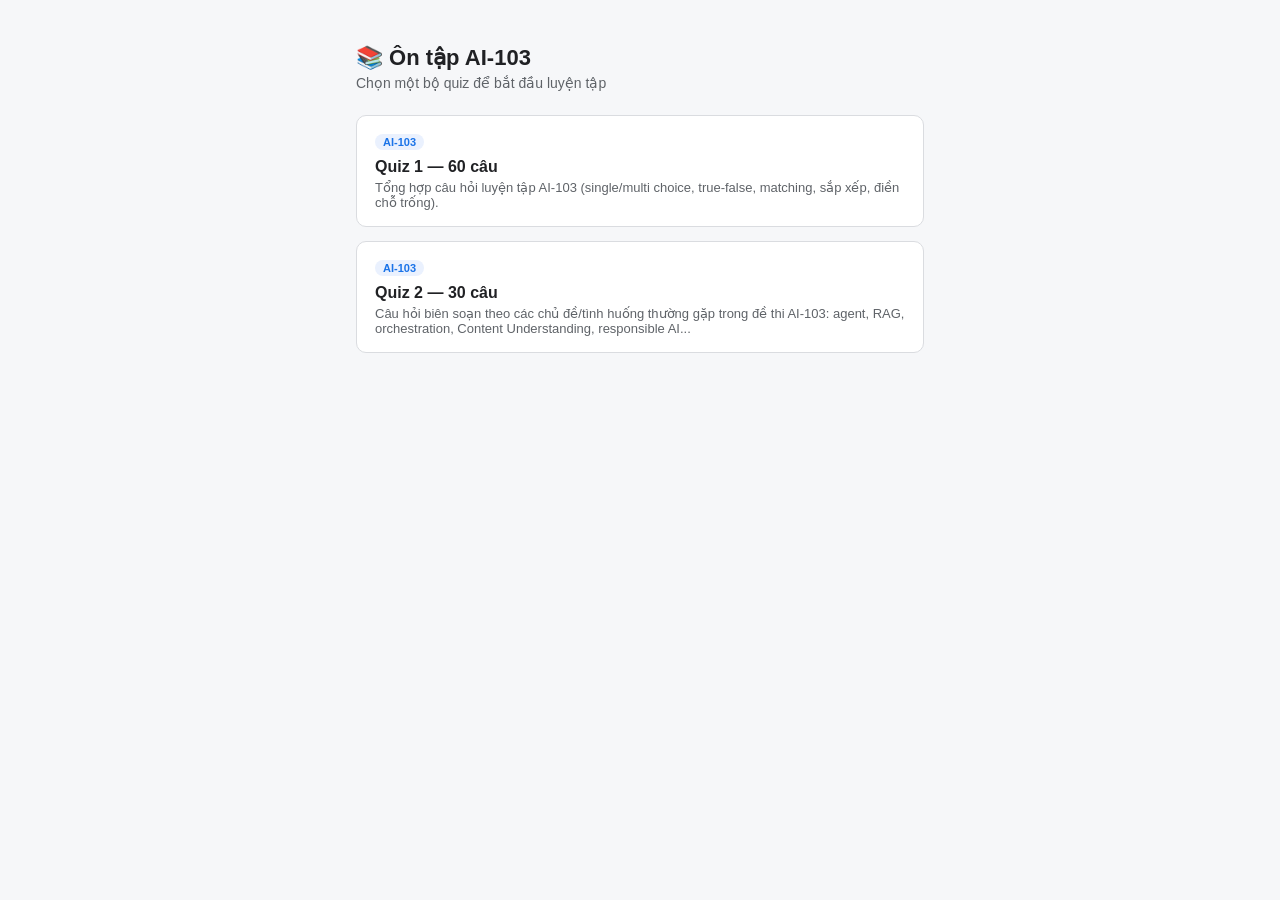
==== index.html @ 0b1a6644 "init" ====
<!DOCTYPE html>
<html lang="vi">
<head>
<meta charset="UTF-8">
<meta name="viewport" content="width=device-width, initial-scale=1.0">
<title>Ôn tập AI-103</title>
<style>
  *{box-sizing:border-box;}
  body{
    font-family:-apple-system,Segoe UI,Roboto,Helvetica,Arial,sans-serif;
    background:#f6f7f9; margin:0; padding:0; color:#202124;
  }
  .wrap{max-width:600px; margin:0 auto; padding:30px 16px 60px;}
  h1{font-size:22px; margin-bottom:4px;}
  .sub{color:#5f6368; font-size:14px; margin-bottom:24px;}
  .card{
    display:block; background:#fff; border:1px solid #dadce0; border-radius:10px;
    padding:16px 18px; margin-bottom:14px; text-decoration:none; color:#202124;
    transition:box-shadow .15s, border-color .15s;
  }
  .card:hover{box-shadow:0 2px 8px rgba(0,0,0,.08); border-color:#1a73e8;}
  .card .tag{
    display:inline-block; font-size:11px; font-weight:700; color:#1a73e8;
    background:#eaf1fe; padding:2px 8px; border-radius:10px; margin-bottom:8px;
  }
  .card .title{font-size:16px; font-weight:600; margin-bottom:4px;}
  .card .desc{font-size:13px; color:#5f6368;}
  .empty{color:#5f6368; font-size:14px; padding:20px 0;}
</style>
</head>
<body>
<div class="wrap">
  <h1>📚 Ôn tập AI-103</h1>
  <div class="sub">Chọn một bộ quiz để bắt đầu luyện tập</div>
  <div id="list"></div>
</div>

<script>
/* =========================================================
   Danh sách quiz — thêm quiz mới ở đây, mỗi lần chỉ cần
   thêm 1 object vào array bên dưới rồi upload file lên repo.
   ========================================================= */
const quizzes = [
  {
    file: "ai-103-quiz-1.html",
    tag: "AI-103",
    title: "Quiz 1 — 60 câu",
    desc: "Tổng hợp câu hỏi luyện tập AI-103 (single/multi choice, true-false, matching, sắp xếp, điền chỗ trống)."
  },
  {
    file: "ai-103-quiz-2.html",
    tag: "AI-103",
    title: "Quiz 2 — 30 câu",
    desc: "Câu hỏi biên soạn theo các chủ đề/tình huống thường gặp trong đề thi AI-103: agent, RAG, orchestration, Content Understanding, responsible AI..."
  }
  // Thêm quiz mới ở đây, ví dụ:
  // {
  //   file: "ai-103-quiz-3.html",
  //   tag: "AI-103",
  //   title: "Quiz 3 — 60 câu",
  //   desc: "Mô tả ngắn cho quiz này."
  // },
];

const listEl = document.getElementById('list');
if(quizzes.length === 0){
  listEl.innerHTML = '<div class="empty">Chưa có quiz nào. Thêm file .html và khai báo trong index.html.</div>';
} else {
  listEl.innerHTML = quizzes.map(q => `
    <a class="card" href="${q.file}">
      <div class="tag">${q.tag}</div>
      <div class="title">${q.title}</div>
      <div class="desc">${q.desc}</div>
    </a>
  `).join('');
}
</script>
</body>
</html>
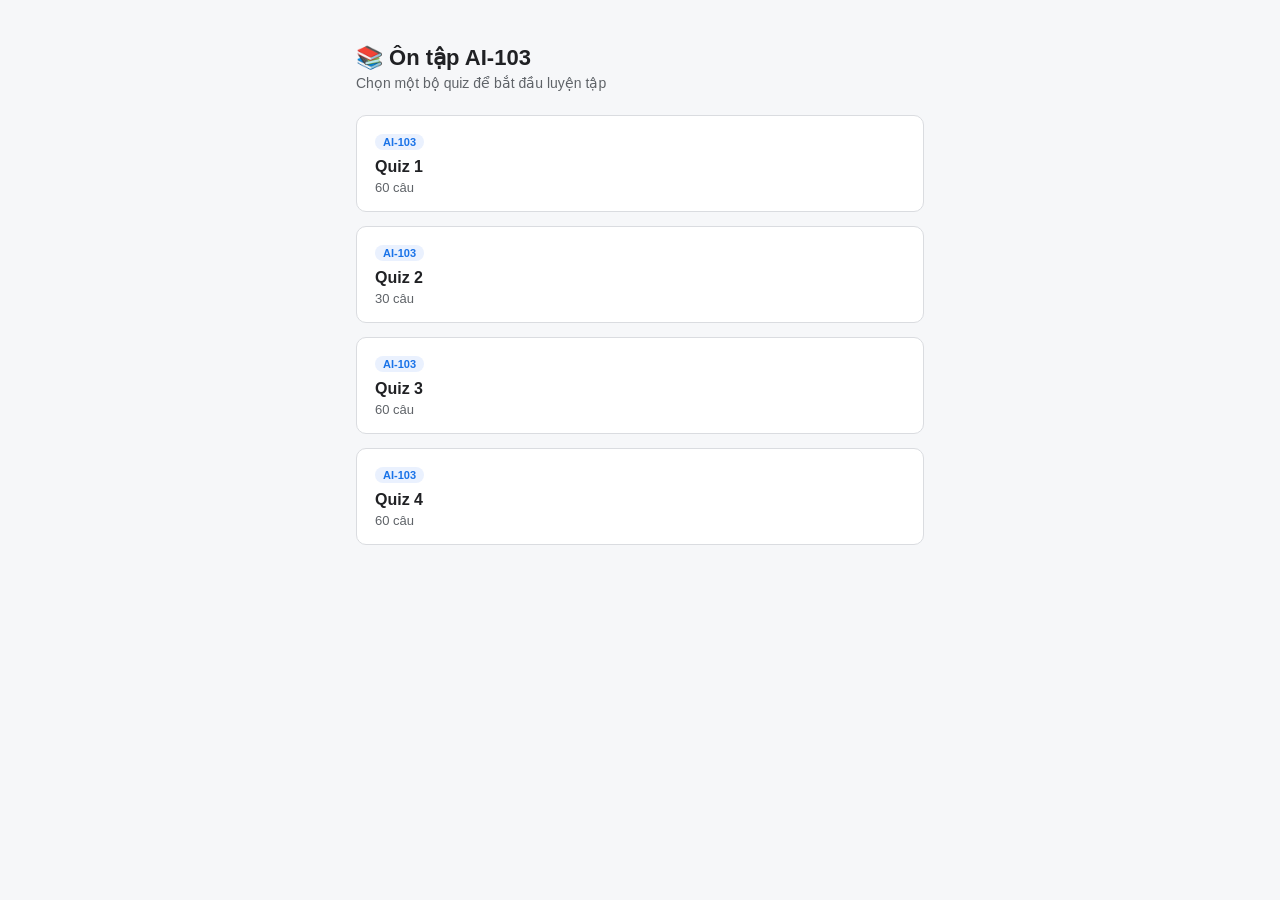
==== commit 3d6910f3: "update 2" ====
--- a/index.html
+++ b/index.html
@@ -44,14 +44,26 @@
   {
     file: "ai-103-quiz-1.html",
     tag: "AI-103",
-    title: "Quiz 1 — 60 câu",
-    desc: "Tổng hợp câu hỏi luyện tập AI-103 (single/multi choice, true-false, matching, sắp xếp, điền chỗ trống)."
+    title: "Quiz 1",
+    desc: "60 câu"
   },
   {
     file: "ai-103-quiz-2.html",
     tag: "AI-103",
-    title: "Quiz 2 — 30 câu",
-    desc: "Câu hỏi biên soạn theo các chủ đề/tình huống thường gặp trong đề thi AI-103: agent, RAG, orchestration, Content Understanding, responsible AI..."
+    title: "Quiz 2",
+    desc: "30 câu"
+  },
+  {
+    file: "ai-103-quiz-3.html",
+    tag: "AI-103",
+    title: "Quiz 3",
+    desc: "60 câu"
+  },
+  {
+    file: "ai-103-quiz-4.html",
+    tag: "AI-103",
+    title: "Quiz 4",
+    desc: "60 câu"
   }
   // Thêm quiz mới ở đây, ví dụ:
   // {
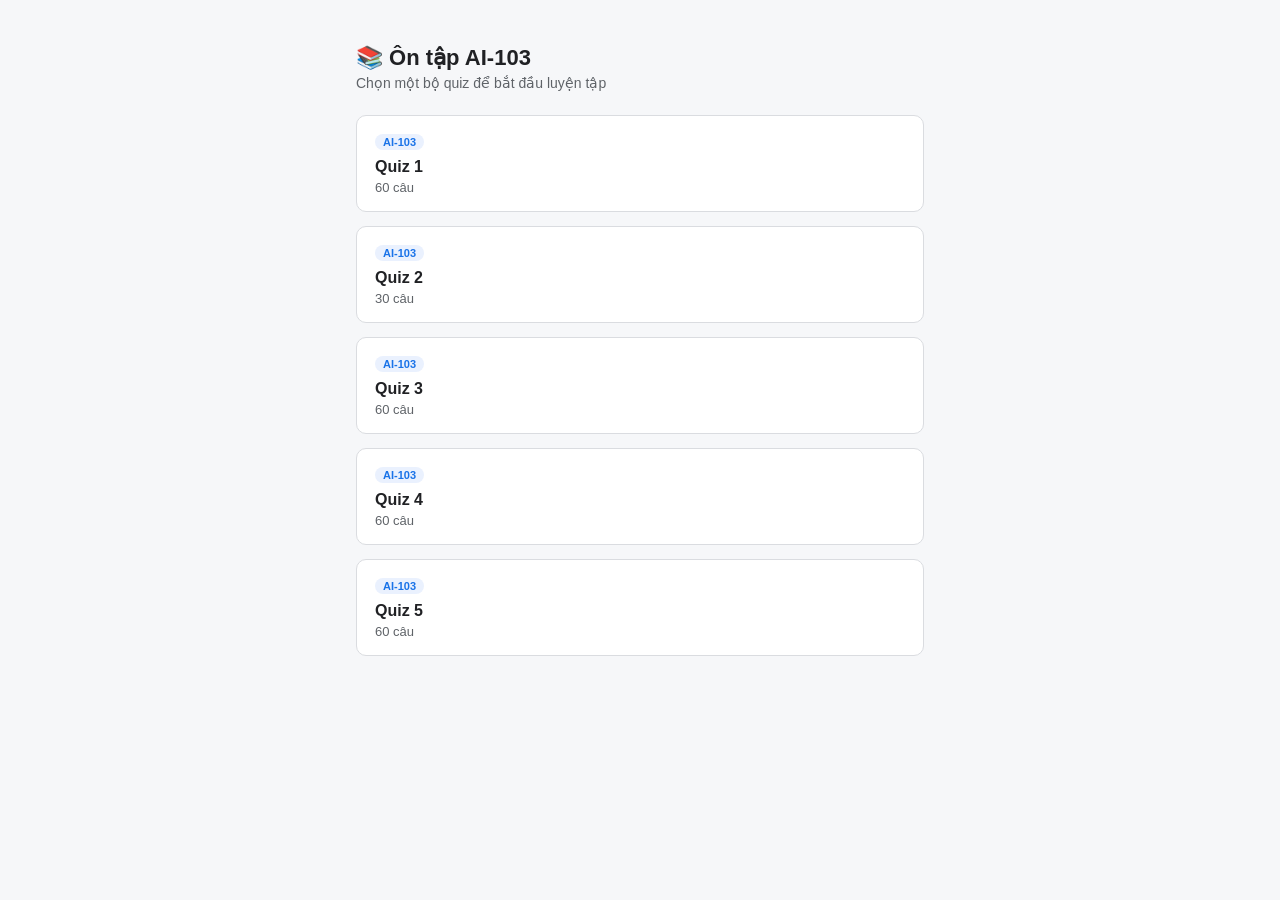
==== commit b72e2226: "update 3" ====
--- a/index.html
+++ b/index.html
@@ -64,14 +64,13 @@
     tag: "AI-103",
     title: "Quiz 4",
     desc: "60 câu"
+  },
+  {
+    file: "ai-103-quiz-5.html",
+    tag: "AI-103",
+    title: "Quiz 5",
+    desc: "60 câu"
   }
-  // Thêm quiz mới ở đây, ví dụ:
-  // {
-  //   file: "ai-103-quiz-3.html",
-  //   tag: "AI-103",
-  //   title: "Quiz 3 — 60 câu",
-  //   desc: "Mô tả ngắn cho quiz này."
-  // },
 ];
 
 const listEl = document.getElementById('list');
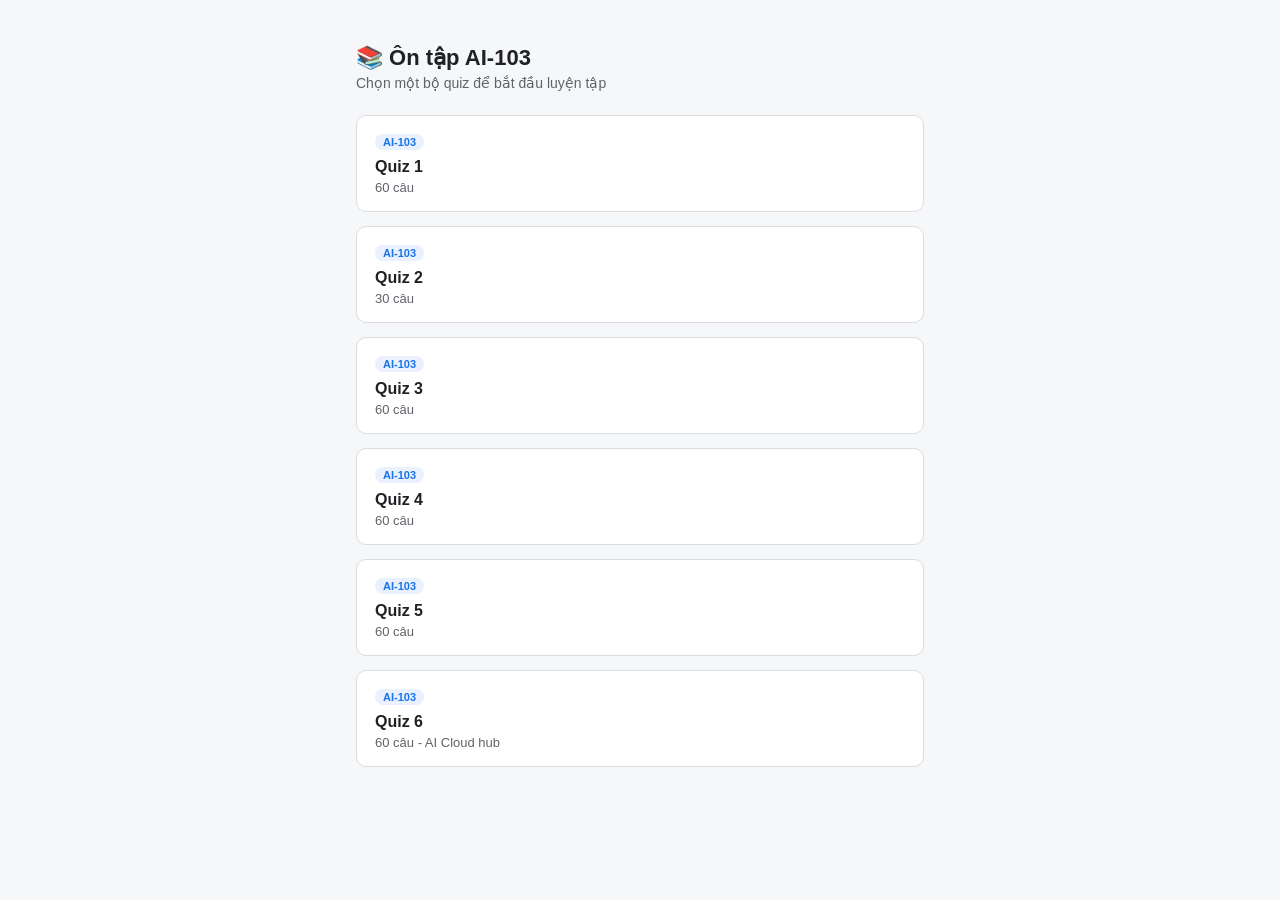
==== commit 245fabf7: "update 4" ====
--- a/index.html
+++ b/index.html
@@ -70,6 +70,12 @@
     tag: "AI-103",
     title: "Quiz 5",
     desc: "60 câu"
+  },
+  {
+    file: "ai-103-quiz-6.html",
+    tag: "AI-103",
+    title: "Quiz 6",
+    desc: "60 câu - AI Cloud hub"
   }
 ];
 
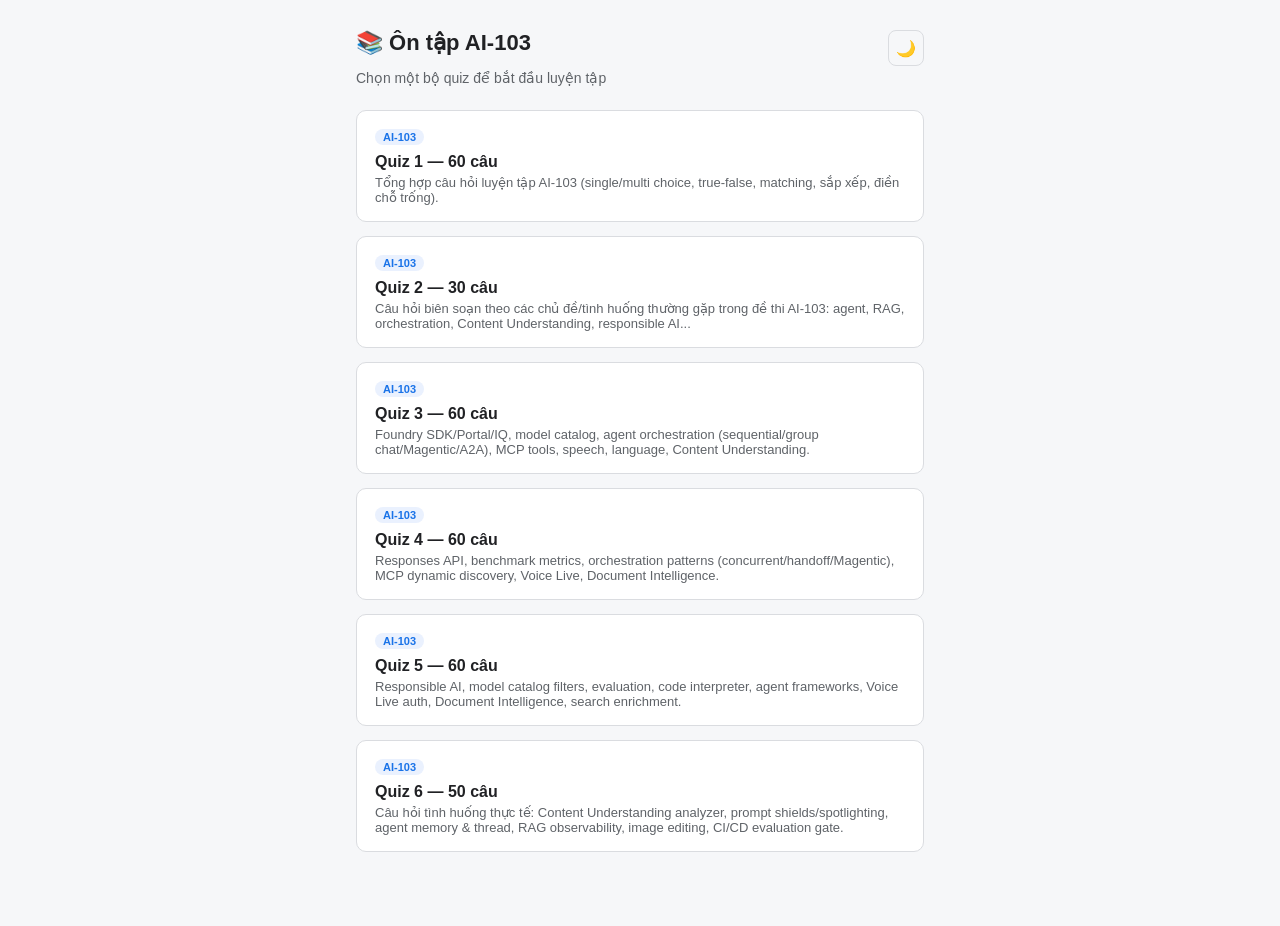
==== commit c83eec64: "update 6" ====
--- a/index.html
+++ b/index.html
@@ -2,40 +2,44 @@
 <html lang="vi">
 <head>
 <meta charset="UTF-8">
-<meta name="viewport" content="width=device-width, initial-scale=1.0">
+<meta name="viewport" content="width=device-width, initial-scale=1.0, maximum-scale=1.0">
 <title>Ôn tập AI-103</title>
-<style>
-  *{box-sizing:border-box;}
-  body{
-    font-family:-apple-system,Segoe UI,Roboto,Helvetica,Arial,sans-serif;
-    background:#f6f7f9; margin:0; padding:0; color:#202124;
-  }
-  .wrap{max-width:600px; margin:0 auto; padding:30px 16px 60px;}
-  h1{font-size:22px; margin-bottom:4px;}
-  .sub{color:#5f6368; font-size:14px; margin-bottom:24px;}
-  .card{
-    display:block; background:#fff; border:1px solid #dadce0; border-radius:10px;
-    padding:16px 18px; margin-bottom:14px; text-decoration:none; color:#202124;
-    transition:box-shadow .15s, border-color .15s;
-  }
-  .card:hover{box-shadow:0 2px 8px rgba(0,0,0,.08); border-color:#1a73e8;}
-  .card .tag{
-    display:inline-block; font-size:11px; font-weight:700; color:#1a73e8;
-    background:#eaf1fe; padding:2px 8px; border-radius:10px; margin-bottom:8px;
-  }
-  .card .title{font-size:16px; font-weight:600; margin-bottom:4px;}
-  .card .desc{font-size:13px; color:#5f6368;}
-  .empty{color:#5f6368; font-size:14px; padding:20px 0;}
-</style>
+<link rel="stylesheet" href="styles.css">
 </head>
 <body>
-<div class="wrap">
-  <h1>📚 Ôn tập AI-103</h1>
-  <div class="sub">Chọn một bộ quiz để bắt đầu luyện tập</div>
+<div class="index-wrap">
+  <div class="index-header">
+    <h1>📚 Ôn tập AI-103</h1>
+    <button class="theme-toggle" id="themeToggle" onclick="toggleTheme()" aria-label="Đổi giao diện sáng/tối">🌙</button>
+  </div>
+  <div class="index-sub">Chọn một bộ quiz để bắt đầu luyện tập</div>
   <div id="list"></div>
 </div>
 
 <script>
+/* ---------- Theme (light/dark) — shared logic, kept inline since
+   the index page has no other JS file to load it from. ---------- */
+function applyTheme(theme){
+  document.documentElement.setAttribute('data-theme', theme);
+  try{ localStorage.setItem('ai103-theme', theme); }catch(e){}
+  const btn = document.getElementById('themeToggle');
+  if(btn) btn.textContent = theme === 'dark' ? '☀️' : '🌙';
+}
+function toggleTheme(){
+  const current = document.documentElement.getAttribute('data-theme') === 'dark' ? 'dark' : 'light';
+  applyTheme(current === 'dark' ? 'light' : 'dark');
+}
+(function initTheme(){
+  let saved = null;
+  try{ saved = localStorage.getItem('ai103-theme'); }catch(e){}
+  if(saved === 'dark' || saved === 'light'){
+    applyTheme(saved);
+  } else {
+    const prefersDark = window.matchMedia && window.matchMedia('(prefers-color-scheme: dark)').matches;
+    applyTheme(prefersDark ? 'dark' : 'light');
+  }
+})();
+
 /* =========================================================
    Danh sách quiz — thêm quiz mới ở đây, mỗi lần chỉ cần
    thêm 1 object vào array bên dưới rồi upload file lên repo.
@@ -44,47 +48,54 @@
   {
     file: "ai-103-quiz-1.html",
     tag: "AI-103",
-    title: "Quiz 1",
-    desc: "60 câu"
+    title: "Quiz 1 — 60 câu",
+    desc: "Tổng hợp câu hỏi luyện tập AI-103 (single/multi choice, true-false, matching, sắp xếp, điền chỗ trống)."
   },
   {
     file: "ai-103-quiz-2.html",
     tag: "AI-103",
-    title: "Quiz 2",
-    desc: "30 câu"
+    title: "Quiz 2 — 30 câu",
+    desc: "Câu hỏi biên soạn theo các chủ đề/tình huống thường gặp trong đề thi AI-103: agent, RAG, orchestration, Content Understanding, responsible AI..."
   },
   {
     file: "ai-103-quiz-3.html",
     tag: "AI-103",
-    title: "Quiz 3",
-    desc: "60 câu"
+    title: "Quiz 3 — 60 câu",
+    desc: "Foundry SDK/Portal/IQ, model catalog, agent orchestration (sequential/group chat/Magentic/A2A), MCP tools, speech, language, Content Understanding."
   },
   {
     file: "ai-103-quiz-4.html",
     tag: "AI-103",
-    title: "Quiz 4",
-    desc: "60 câu"
+    title: "Quiz 4 — 60 câu",
+    desc: "Responses API, benchmark metrics, orchestration patterns (concurrent/handoff/Magentic), MCP dynamic discovery, Voice Live, Document Intelligence."
   },
   {
     file: "ai-103-quiz-5.html",
     tag: "AI-103",
-    title: "Quiz 5",
-    desc: "60 câu"
+    title: "Quiz 5 — 60 câu",
+    desc: "Responsible AI, model catalog filters, evaluation, code interpreter, agent frameworks, Voice Live auth, Document Intelligence, search enrichment."
   },
   {
     file: "ai-103-quiz-6.html",
     tag: "AI-103",
-    title: "Quiz 6",
-    desc: "60 câu - AI Cloud hub"
+    title: "Quiz 6 — 50 câu",
+    desc: "Câu hỏi tình huống thực tế: Content Understanding analyzer, prompt shields/spotlighting, agent memory & thread, RAG observability, image editing, CI/CD evaluation gate."
   }
+  // Thêm quiz mới ở đây, ví dụ:
+  // {
+  //   file: "ai-103-quiz-7.html",
+  //   tag: "AI-103",
+  //   title: "Quiz 7 — 60 câu",
+  //   desc: "Mô tả ngắn cho quiz này."
+  // },
 ];
 
 const listEl = document.getElementById('list');
 if(quizzes.length === 0){
-  listEl.innerHTML = '<div class="empty">Chưa có quiz nào. Thêm file .html và khai báo trong index.html.</div>';
+  listEl.innerHTML = '<div class="index-empty">Chưa có quiz nào. Thêm file .html và khai báo trong index.html.</div>';
 } else {
   listEl.innerHTML = quizzes.map(q => `
-    <a class="card" href="${q.file}">
+    <a class="quiz-card" href="${q.file}">
       <div class="tag">${q.tag}</div>
       <div class="title">${q.title}</div>
       <div class="desc">${q.desc}</div>
--- a/styles.css
+++ b/styles.css
@@ -0,0 +1,224 @@
+/* =========================================================
+   AI-103 Quiz — Shared stylesheet (light + dark theme)
+   Used by index.html and every quiz-N.html
+   ========================================================= */
+:root{
+  --bg:#f6f7f9;
+  --card-bg:#fff;
+  --header-bg:#fff;
+  --sidebar-bg:#fff;
+  --border:#dadce0;
+  --text:#202124;
+  --text-secondary:#5f6368;
+  --green:#1e8e3e; --green-bg:#e6f4ea;
+  --red:#d93025; --red-bg:#fce8e6;
+  --blue:#1a73e8; --blue-bg:#eaf1fe;
+  --option-hover:#f1f4fd;
+  --explain-bg:#fff8e1; --explain-border:#f2d675; --explain-text:#8a6d00;
+  --toast-bg:#202124; --toast-text:#fff;
+  --shadow: 0 2px 8px rgba(0,0,0,.08);
+  --overlay: rgba(0,0,0,.45);
+  color-scheme: light;
+}
+[data-theme="dark"]{
+  --bg:#15171b;
+  --card-bg:#1e2126;
+  --header-bg:#1e2126;
+  --sidebar-bg:#1e2126;
+  --border:#333941;
+  --text:#e8eaed;
+  --text-secondary:#9aa0a6;
+  --green:#4caf6d; --green-bg:#123322;
+  --red:#f28b82; --red-bg:#3c1917;
+  --blue:#8ab4f8; --blue-bg:#16283f;
+  --option-hover:#262b33;
+  --explain-bg:#2a2310; --explain-border:#5c4d1a; --explain-text:#e3c56b;
+  --toast-bg:#e8eaed; --toast-text:#15171b;
+  --shadow: 0 2px 10px rgba(0,0,0,.4);
+  --overlay: rgba(0,0,0,.6);
+  color-scheme: dark;
+}
+
+*{box-sizing:border-box;}
+body{
+  font-family: -apple-system, Segoe UI, Roboto, Helvetica, Arial, sans-serif;
+  background:var(--bg); margin:0; padding:0; color:var(--text);
+  transition:background .2s, color .2s;
+}
+a{color:inherit;}
+
+/* ---------- Header (quiz pages) ---------- */
+header{position:sticky; top:0; background:var(--header-bg); border-bottom:1px solid var(--border); padding:12px 16px; z-index:5; transition:background .2s, border-color .2s;}
+header .top{display:flex; justify-content:space-between; align-items:center; max-width:760px; margin:0 auto;}
+.logo-link{display:flex; align-items:center; gap:8px; text-decoration:none; color:var(--text); cursor:pointer;}
+.logo-link:hover{opacity:.75;}
+.logo-link .home-icon{font-size:16px; line-height:1;}
+header h1{font-size:16px; margin:0; color:var(--text);}
+.progress-bar{height:6px; background:var(--border); border-radius:4px; margin-top:8px; overflow:hidden;}
+.progress-fill{height:100%; background:var(--blue); width:0%; transition:width .2s;}
+.score{font-size:13px; color:var(--text-secondary);}
+
+.theme-toggle{
+  background:none; border:1px solid var(--border); border-radius:8px; width:36px; height:36px;
+  display:flex; align-items:center; justify-content:center; cursor:pointer; flex:0 0 auto; font-size:16px;
+  color:var(--text);
+}
+.theme-toggle:hover{background:var(--option-hover);}
+
+/* ---------- Layout ---------- */
+.wrap{max-width:760px; margin:0 auto; padding:20px 16px 60px;}
+.card{background:var(--card-bg); border:1px solid var(--border); border-radius:10px; padding:20px; margin-top:18px; transition:background .2s, border-color .2s;}
+.qnum{font-size:12px; color:var(--blue); font-weight:600; text-transform:uppercase; letter-spacing:.5px;}
+.qtext{font-size:17px; font-weight:600; margin:8px 0 14px; line-height:1.4;}
+.hint{font-size:13px; color:var(--text-secondary); margin-bottom:10px;}
+
+/* ---------- Options (single/multi) ---------- */
+.option{
+  display:flex; align-items:flex-start; gap:10px;
+  border:1px solid var(--border); border-radius:8px; padding:12px 14px; margin-bottom:8px;
+  cursor:pointer; transition:background .15s, border-color .15s;
+}
+.option:hover{background:var(--option-hover);}
+.option .mark{
+  flex:0 0 20px; height:20px; border:2px solid #999; border-radius:50%;
+  display:flex; align-items:center; justify-content:center; font-size:12px; color:#fff; margin-top:2px;
+}
+.option.multi .mark{border-radius:4px;}
+.option.selected .mark{background:var(--blue); border-color:var(--blue);}
+.option.correct{background:var(--green-bg); border-color:var(--green);}
+.option.correct .mark{background:var(--green); border-color:var(--green);}
+.option.incorrect{background:var(--red-bg); border-color:var(--red);}
+.option.incorrect .mark{background:var(--red); border-color:var(--red);}
+.option .label{font-size:15px; line-height:1.4;}
+
+/* ---------- True/False ---------- */
+.statement{border:1px solid var(--border); border-radius:8px; padding:12px 14px; margin-bottom:10px;}
+.statement .stext{font-size:15px; margin-bottom:10px;}
+.tfbtns{display:flex; gap:8px;}
+.tfbtn{flex:1; padding:8px 0; text-align:center; border:1px solid var(--border); border-radius:6px; cursor:pointer; font-size:14px; font-weight:600; color:var(--text-secondary); background:var(--card-bg);}
+.tfbtn:hover{background:var(--option-hover);}
+.tfbtn.selected{border-color:var(--blue); color:var(--blue); background:var(--blue-bg);}
+.tfbtn.correct{background:var(--green-bg); border-color:var(--green); color:var(--green);}
+.tfbtn.incorrect{background:var(--red-bg); border-color:var(--red); color:var(--red);}
+
+/* ---------- Match / Fill (dropdowns) ---------- */
+.matchrow{display:flex; justify-content:space-between; align-items:center; gap:10px; border:1px solid var(--border); border-radius:8px; padding:10px 14px; margin-bottom:8px;}
+.matchrow .desc{font-size:14px; flex:1;}
+select{
+  font-size:14px; padding:6px 8px; border-radius:6px; border:1px solid var(--border); background:var(--card-bg); color:var(--text); min-width:180px;
+}
+.matchrow.correct{background:var(--green-bg); border-color:var(--green);}
+.matchrow.incorrect{background:var(--red-bg); border-color:var(--red);}
+
+/* ---------- Order ---------- */
+.orderitem{display:flex; align-items:center; gap:12px; border:1px solid var(--border); border-radius:8px; padding:10px 14px; margin-bottom:8px;}
+.orderitem .otext{flex:1; font-size:14px;}
+.orderitem.correct{background:var(--green-bg); border-color:var(--green);}
+.orderitem.incorrect{background:var(--red-bg); border-color:var(--red);}
+
+/* ---------- Fill rows ---------- */
+.fillrow{margin-bottom:12px; font-size:15px; line-height:1.6;}
+.fillrow select{margin:0 4px;}
+.fillrow.correct select{background:var(--green-bg); border-color:var(--green);}
+.fillrow.incorrect select{background:var(--red-bg); border-color:var(--red);}
+
+/* ---------- Actions / navigation ---------- */
+.actions{display:flex; gap:10px; margin-top:18px;}
+button.act{padding:12px 0; border-radius:8px; border:none; font-size:15px; font-weight:600; cursor:pointer; flex:1;}
+.btn-check{background:var(--blue); color:#fff;}
+.btn-check:disabled{background:var(--border); color:var(--text-secondary); cursor:not-allowed;}
+.btn-copy{background:var(--card-bg); color:var(--blue); border:1px solid var(--blue);}
+.btn-copy:hover{background:var(--blue-bg);}
+
+.explain{
+  margin-top:16px; padding:14px 16px; border-radius:8px; background:var(--explain-bg); border:1px solid var(--explain-border);
+  font-size:14px; line-height:1.55; display:none; color:var(--text);
+}
+.explain.show{display:block;}
+.explain b{color:var(--explain-text);}
+
+.result-badge{display:inline-block; padding:2px 10px; border-radius:12px; font-size:12px; font-weight:700; margin-bottom:8px;}
+.result-badge.ok{background:var(--green-bg); color:var(--green);}
+.result-badge.no{background:var(--red-bg); color:var(--red);}
+
+.navrow{display:flex; justify-content:space-between; margin-top:14px;}
+.navrow button{background:none; border:none; color:var(--blue); font-size:14px; cursor:pointer; padding:6px 4px;}
+.navrow button:disabled{color:var(--border); cursor:not-allowed;}
+
+/* ---------- Sidebar (question jump list) ---------- */
+.hamburger{
+  background:none; border:1px solid var(--border); border-radius:8px; width:36px; height:36px;
+  display:flex; align-items:center; justify-content:center; cursor:pointer; flex:0 0 auto;
+}
+.hamburger span{display:block; width:16px; height:2px; background:var(--text); position:relative;}
+.hamburger span::before, .hamburger span::after{content:''; position:absolute; left:0; width:16px; height:2px; background:var(--text);}
+.hamburger span::before{top:-5px;} .hamburger span::after{top:5px;}
+
+.sidebar-overlay{position:fixed; inset:0; background:var(--overlay); z-index:30; display:none;}
+.sidebar-overlay.open{display:block;}
+.sidebar{
+  position:fixed; top:0; right:-300px; width:280px; max-width:82vw; height:100%;
+  background:var(--sidebar-bg); z-index:40; box-shadow:var(--shadow);
+  transition:right .25s ease, background .2s; overflow-y:auto; padding:16px;
+  display:flex; flex-direction:column;
+}
+.sidebar.open{right:0;}
+.sidebar-header{display:flex; justify-content:space-between; align-items:center; margin-bottom:14px;}
+.sidebar-header h2{font-size:15px; margin:0;}
+.sidebar-close{background:none; border:none; font-size:22px; line-height:1; cursor:pointer; color:var(--text-secondary); padding:0 4px;}
+.sidebar-legend{display:flex; gap:12px; font-size:11px; color:var(--text-secondary); margin-bottom:12px; flex-wrap:wrap;}
+.sidebar-legend span{display:inline-flex; align-items:center; gap:4px;}
+.legend-dot{width:10px; height:10px; border-radius:3px; display:inline-block;}
+.legend-dot.ok{background:var(--green-bg); border:1px solid var(--green);}
+.legend-dot.no{background:var(--red-bg); border:1px solid var(--red);}
+.legend-dot.none{background:var(--card-bg); border:1px solid var(--border);}
+
+.jumpgrid{display:grid; grid-template-columns:repeat(5,1fr); gap:8px;}
+.jumpgrid button{aspect-ratio:1; border-radius:6px; border:1px solid var(--border); background:var(--card-bg); color:var(--text); font-size:13px; cursor:pointer;}
+.jumpgrid button.done-ok{background:var(--green-bg); border-color:var(--green); color:var(--green);}
+.jumpgrid button.done-no{background:var(--red-bg); border-color:var(--red); color:var(--red);}
+.jumpgrid button.current{outline:2px solid var(--blue);}
+
+.sidebar-home-link{
+  display:flex; align-items:center; justify-content:center; gap:6px;
+  margin-top:16px; padding:12px 0; border-radius:8px; border:1px solid var(--border);
+  text-decoration:none; color:var(--text); font-size:14px; font-weight:600;
+}
+.sidebar-home-link:hover{background:var(--option-hover);}
+
+.copy-toast{
+  position:fixed; bottom:24px; left:50%; transform:translateX(-50%);
+  background:var(--toast-bg); color:var(--toast-text); padding:10px 18px; border-radius:20px; font-size:13px;
+  opacity:0; transition:opacity .25s; pointer-events:none; z-index:50;
+}
+.copy-toast.show{opacity:1;}
+
+@media (max-width:480px){
+  .wrap{padding:14px 12px 40px;}
+  .card{padding:16px 14px;}
+  .qtext{font-size:16px;}
+  .option{padding:11px 12px;}
+  .option .label{font-size:14px;}
+  .actions{flex-direction:column;}
+  header h1{font-size:15px;}
+  .score{font-size:12px;}
+}
+
+/* ---------- Index / landing page ---------- */
+.index-wrap{max-width:600px; margin:0 auto; padding:30px 16px 60px;}
+.index-header{display:flex; justify-content:space-between; align-items:flex-start; margin-bottom:4px;}
+.index-header h1{font-size:22px; margin:0;}
+.index-sub{color:var(--text-secondary); font-size:14px; margin-bottom:24px;}
+.quiz-card{
+  display:block; background:var(--card-bg); border:1px solid var(--border); border-radius:10px;
+  padding:16px 18px; margin-bottom:14px; text-decoration:none; color:var(--text);
+  transition:box-shadow .15s, border-color .15s, background .2s;
+}
+.quiz-card:hover{box-shadow:var(--shadow); border-color:var(--blue);}
+.quiz-card .tag{
+  display:inline-block; font-size:11px; font-weight:700; color:var(--blue);
+  background:var(--blue-bg); padding:2px 8px; border-radius:10px; margin-bottom:8px;
+}
+.quiz-card .title{font-size:16px; font-weight:600; margin-bottom:4px;}
+.quiz-card .desc{font-size:13px; color:var(--text-secondary);}
+.index-empty{color:var(--text-secondary); font-size:14px; padding:20px 0;}
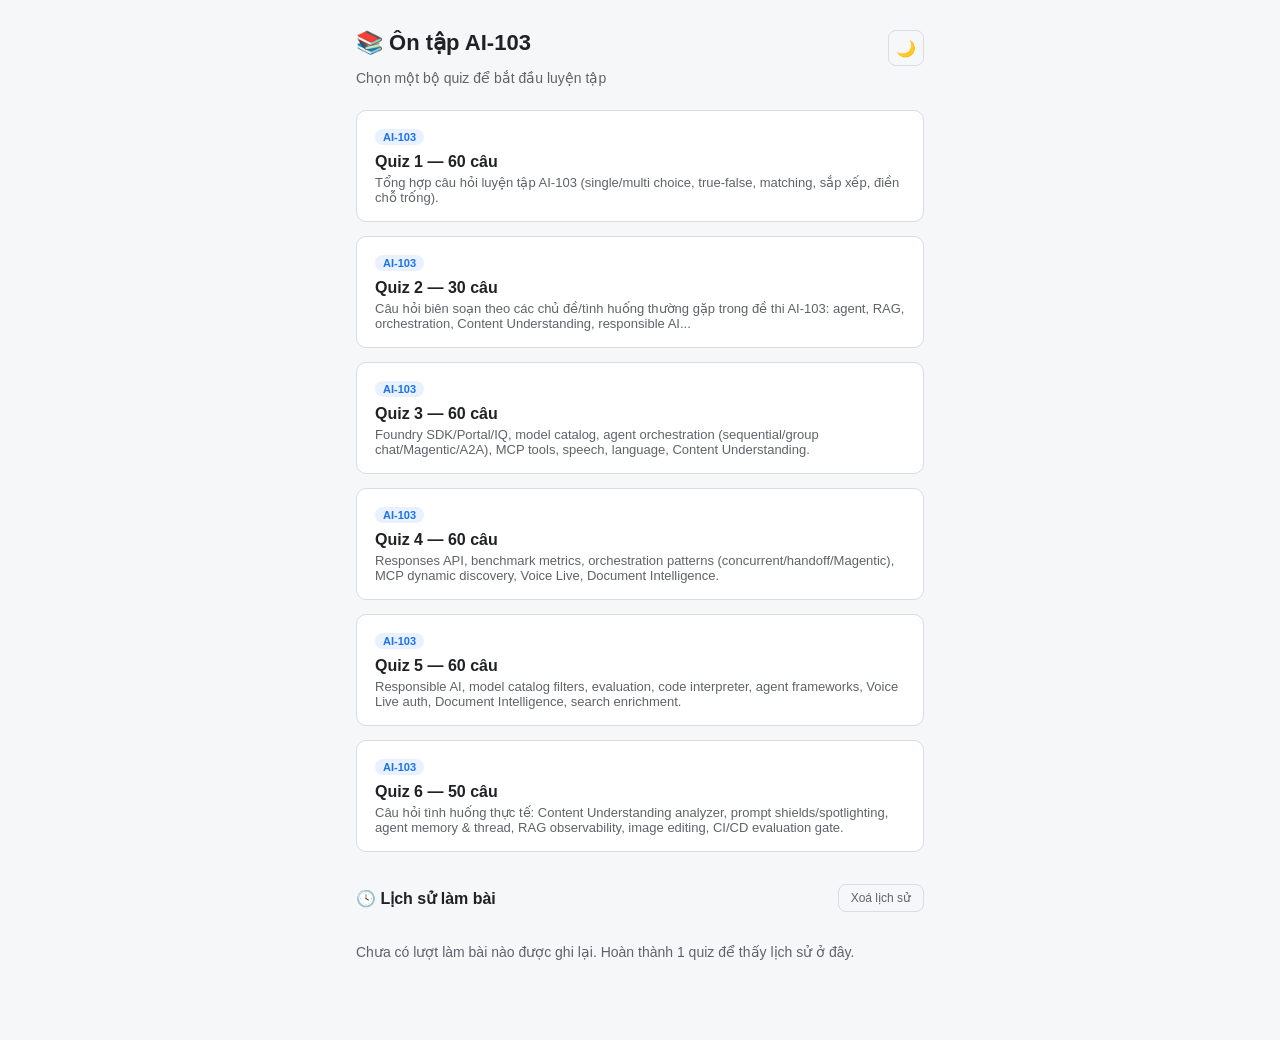
==== commit c63cfde0: "update 7" ====
--- a/index.html
+++ b/index.html
@@ -14,32 +14,18 @@
   </div>
   <div class="index-sub">Chọn một bộ quiz để bắt đầu luyện tập</div>
   <div id="list"></div>
+
+  <div class="history-section">
+    <div class="history-header">
+      <h2>🕓 Lịch sử làm bài</h2>
+      <button class="history-clear" onclick="clearHistory()">Xoá lịch sử</button>
+    </div>
+    <div id="historyList"></div>
+  </div>
 </div>
 
+<script src="theme.js"></script>
 <script>
-/* ---------- Theme (light/dark) — shared logic, kept inline since
-   the index page has no other JS file to load it from. ---------- */
-function applyTheme(theme){
-  document.documentElement.setAttribute('data-theme', theme);
-  try{ localStorage.setItem('ai103-theme', theme); }catch(e){}
-  const btn = document.getElementById('themeToggle');
-  if(btn) btn.textContent = theme === 'dark' ? '☀️' : '🌙';
-}
-function toggleTheme(){
-  const current = document.documentElement.getAttribute('data-theme') === 'dark' ? 'dark' : 'light';
-  applyTheme(current === 'dark' ? 'light' : 'dark');
-}
-(function initTheme(){
-  let saved = null;
-  try{ saved = localStorage.getItem('ai103-theme'); }catch(e){}
-  if(saved === 'dark' || saved === 'light'){
-    applyTheme(saved);
-  } else {
-    const prefersDark = window.matchMedia && window.matchMedia('(prefers-color-scheme: dark)').matches;
-    applyTheme(prefersDark ? 'dark' : 'light');
-  }
-})();
-
 /* =========================================================
    Danh sách quiz — thêm quiz mới ở đây, mỗi lần chỉ cần
    thêm 1 object vào array bên dưới rồi upload file lên repo.
@@ -90,18 +76,90 @@
   // },
 ];
 
+/* =========================================================
+   Đọc tiến trình & lịch sử làm bài từ localStorage.
+   Dữ liệu được quiz-engine.js ghi lại mỗi khi làm bài, dùng
+   chung key nên vẫn còn nguyên dù bạn deploy code mới lên.
+   ========================================================= */
+function loadProgressFor(file){
+  try{
+    const raw = localStorage.getItem('ai103_progress_' + file);
+    return raw ? JSON.parse(raw) : null;
+  }catch(e){ return null; }
+}
+
+function loadHistory(){
+  try{
+    const raw = localStorage.getItem('ai103_history');
+    return raw ? JSON.parse(raw) : [];
+  }catch(e){ return []; }
+}
+
+function formatDateTime(ts){
+  const d = new Date(ts);
+  return d.toLocaleString('vi-VN', {
+    day:'2-digit', month:'2-digit', year:'numeric', hour:'2-digit', minute:'2-digit'
+  });
+}
+
+function scoreClass(correct, total){
+  if(total === 0) return 'mid';
+  const pct = correct / total;
+  if(pct >= 0.8) return 'good';
+  if(pct >= 0.5) return 'mid';
+  return 'low';
+}
+
+function clearHistory(){
+  if(!confirm('Xoá toàn bộ lịch sử làm bài? Hành động này không thể hoàn tác.')) return;
+  try{ localStorage.removeItem('ai103_history'); }catch(e){}
+  renderHistory();
+}
+
+function renderHistory(){
+  const el = document.getElementById('historyList');
+  const history = loadHistory().slice().reverse(); // mới nhất lên đầu
+  if(history.length === 0){
+    el.innerHTML = '<div class="index-empty">Chưa có lượt làm bài nào được ghi lại. Hoàn thành 1 quiz để thấy lịch sử ở đây.</div>';
+    return;
+  }
+  el.innerHTML = history.map(h => `
+    <div class="history-item">
+      <div class="h-left">
+        <div class="h-title">${h.quizTitle || h.quizFile}</div>
+        <div class="h-date">${formatDateTime(h.date)}</div>
+      </div>
+      <div class="h-score ${scoreClass(h.correct, h.total)}">${h.correct} / ${h.total}</div>
+    </div>
+  `).join('');
+}
+
 const listEl = document.getElementById('list');
 if(quizzes.length === 0){
   listEl.innerHTML = '<div class="index-empty">Chưa có quiz nào. Thêm file .html và khai báo trong index.html.</div>';
 } else {
-  listEl.innerHTML = quizzes.map(q => `
+  listEl.innerHTML = quizzes.map(q => {
+    const p = loadProgressFor(q.file);
+    let badge = '';
+    if(p && p.total > 0){
+      if(p.answeredCount >= p.total){
+        badge = `<div class="progress-badge done">✅ Đã hoàn thành: ${p.correct}/${p.total} đúng</div>`;
+      } else if(p.answeredCount > 0){
+        badge = `<div class="progress-badge ongoing">🕒 Đang làm dở: ${p.answeredCount}/${p.total} câu</div>`;
+      }
+    }
+    return `
     <a class="quiz-card" href="${q.file}">
       <div class="tag">${q.tag}</div>
       <div class="title">${q.title}</div>
       <div class="desc">${q.desc}</div>
+      ${badge}
     </a>
-  `).join('');
+  `;
+  }).join('');
 }
+
+renderHistory();
 </script>
 </body>
 </html>
--- a/styles.css
+++ b/styles.css
@@ -222,3 +222,34 @@
 .quiz-card .title{font-size:16px; font-weight:600; margin-bottom:4px;}
 .quiz-card .desc{font-size:13px; color:var(--text-secondary);}
 .index-empty{color:var(--text-secondary); font-size:14px; padding:20px 0;}
+
+.progress-badge{
+  display:inline-flex; align-items:center; gap:5px; font-size:12px; font-weight:600;
+  padding:3px 9px; border-radius:10px; margin-top:8px;
+}
+.progress-badge.done{background:var(--green-bg); color:var(--green);}
+.progress-badge.ongoing{background:var(--blue-bg); color:var(--blue);}
+
+/* ---------- History section (index page) ---------- */
+.history-section{margin-top:32px;}
+.history-header{display:flex; justify-content:space-between; align-items:center; margin-bottom:12px;}
+.history-header h2{font-size:16px; margin:0;}
+.history-clear{
+  background:none; border:1px solid var(--border); border-radius:8px; padding:6px 12px;
+  font-size:12px; color:var(--text-secondary); cursor:pointer;
+}
+.history-clear:hover{background:var(--option-hover); color:var(--red); border-color:var(--red);}
+.history-item{
+  display:flex; justify-content:space-between; align-items:center; gap:10px;
+  background:var(--card-bg); border:1px solid var(--border); border-radius:8px;
+  padding:12px 14px; margin-bottom:8px; font-size:13px;
+}
+.history-item .h-left{min-width:0;}
+.history-item .h-title{font-weight:600; font-size:14px; margin-bottom:2px; white-space:nowrap; overflow:hidden; text-overflow:ellipsis;}
+.history-item .h-date{color:var(--text-secondary); font-size:12px;}
+.history-item .h-score{
+  flex:0 0 auto; font-weight:700; font-size:14px; padding:4px 10px; border-radius:8px; white-space:nowrap;
+}
+.history-item .h-score.good{background:var(--green-bg); color:var(--green);}
+.history-item .h-score.mid{background:var(--blue-bg); color:var(--blue);}
+.history-item .h-score.low{background:var(--red-bg); color:var(--red);}
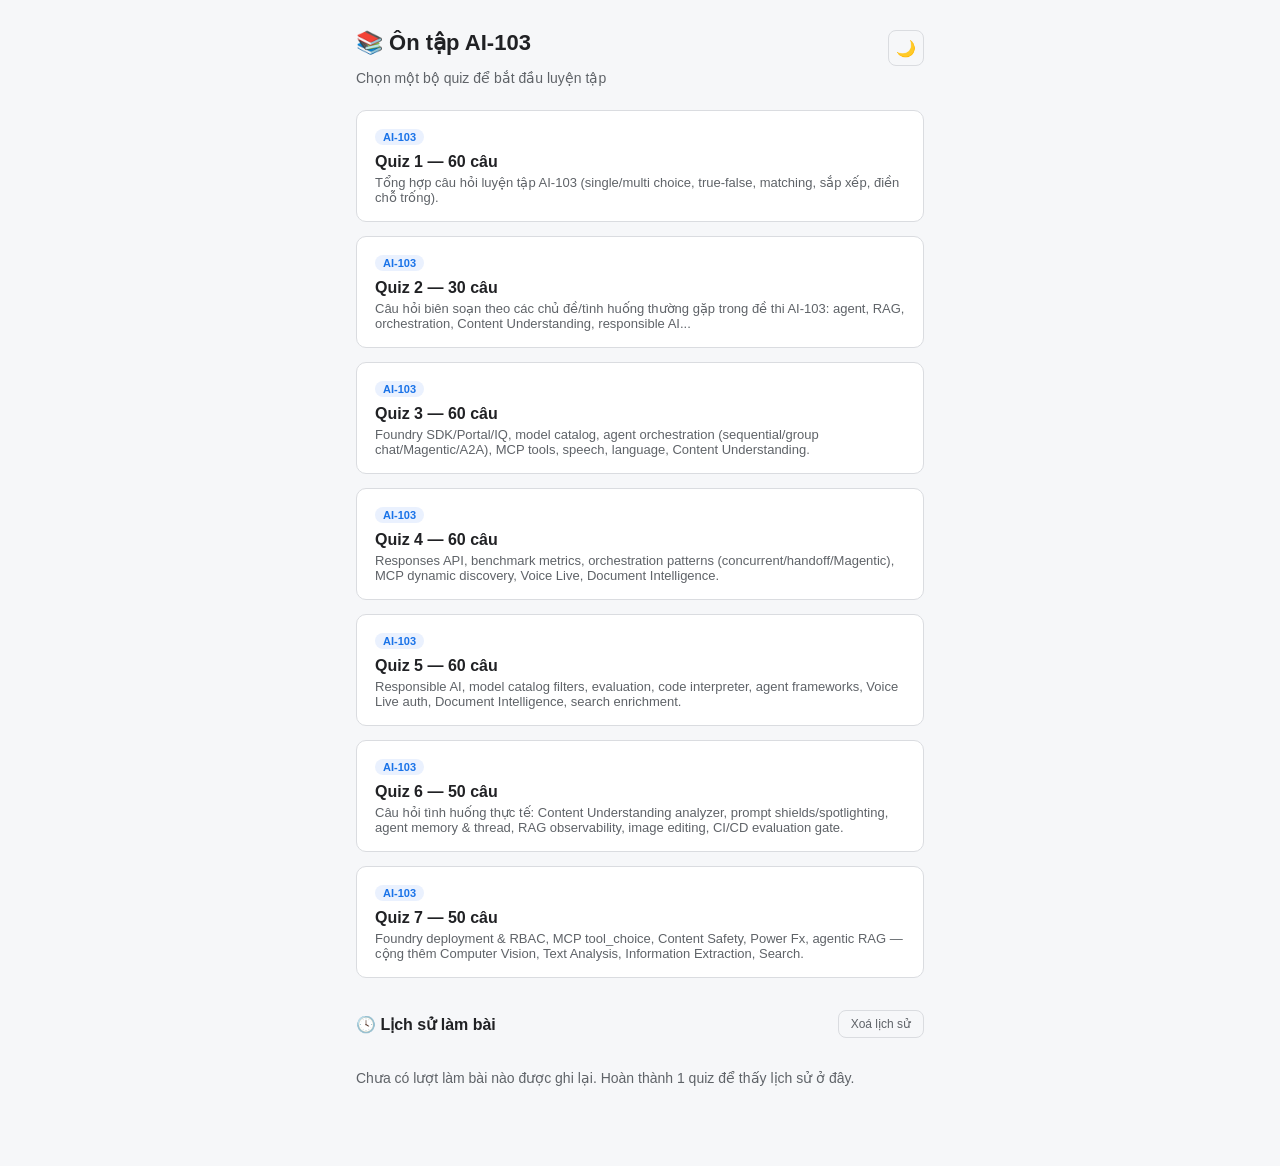
==== commit 3acba0e5: "add q7" ====
--- a/index.html
+++ b/index.html
@@ -66,6 +66,12 @@
     tag: "AI-103",
     title: "Quiz 6 — 50 câu",
     desc: "Câu hỏi tình huống thực tế: Content Understanding analyzer, prompt shields/spotlighting, agent memory & thread, RAG observability, image editing, CI/CD evaluation gate."
+  },
+  {
+    file: "ai-103-quiz-7.html",
+    tag: "AI-103",
+    title: "Quiz 7 — 50 câu",
+    desc: "Foundry deployment & RBAC, MCP tool_choice, Content Safety, Power Fx, agentic RAG — cộng thêm Computer Vision, Text Analysis, Information Extraction, Search."
   }
   // Thêm quiz mới ở đây, ví dụ:
   // {
--- a/styles.css
+++ b/styles.css
@@ -10,7 +10,7 @@
   --border:#dadce0;
   --text:#202124;
   --text-secondary:#5f6368;
-  --green:#1e8e3e; --green-bg:#e6f4ea;
+  --green:#1e8e3e; --green-bg:#e6f4ea; --orange-bg: #FE7F2D;
   --red:#d93025; --red-bg:#fce8e6;
   --blue:#1a73e8; --blue-bg:#eaf1fe;
   --option-hover:#f1f4fd;
@@ -185,6 +185,8 @@
   text-decoration:none; color:var(--text); font-size:14px; font-weight:600;
 }
 .sidebar-home-link:hover{background:var(--option-hover);}
+.sidebar-reset-link{margin-top:8px; color:var(--red); border-color:var(--red-bg);}
+.sidebar-reset-link:hover{background:var(--red-bg);}
 
 .copy-toast{
   position:fixed; bottom:24px; left:50%; transform:translateX(-50%);
@@ -228,7 +230,7 @@
   padding:3px 9px; border-radius:10px; margin-top:8px;
 }
 .progress-badge.done{background:var(--green-bg); color:var(--green);}
-.progress-badge.ongoing{background:var(--blue-bg); color:var(--blue);}
+.progress-badge.ongoing{background:var(--orange-bg); color:var(--blue-bg);}
 
 /* ---------- History section (index page) ---------- */
 .history-section{margin-top:32px;}
